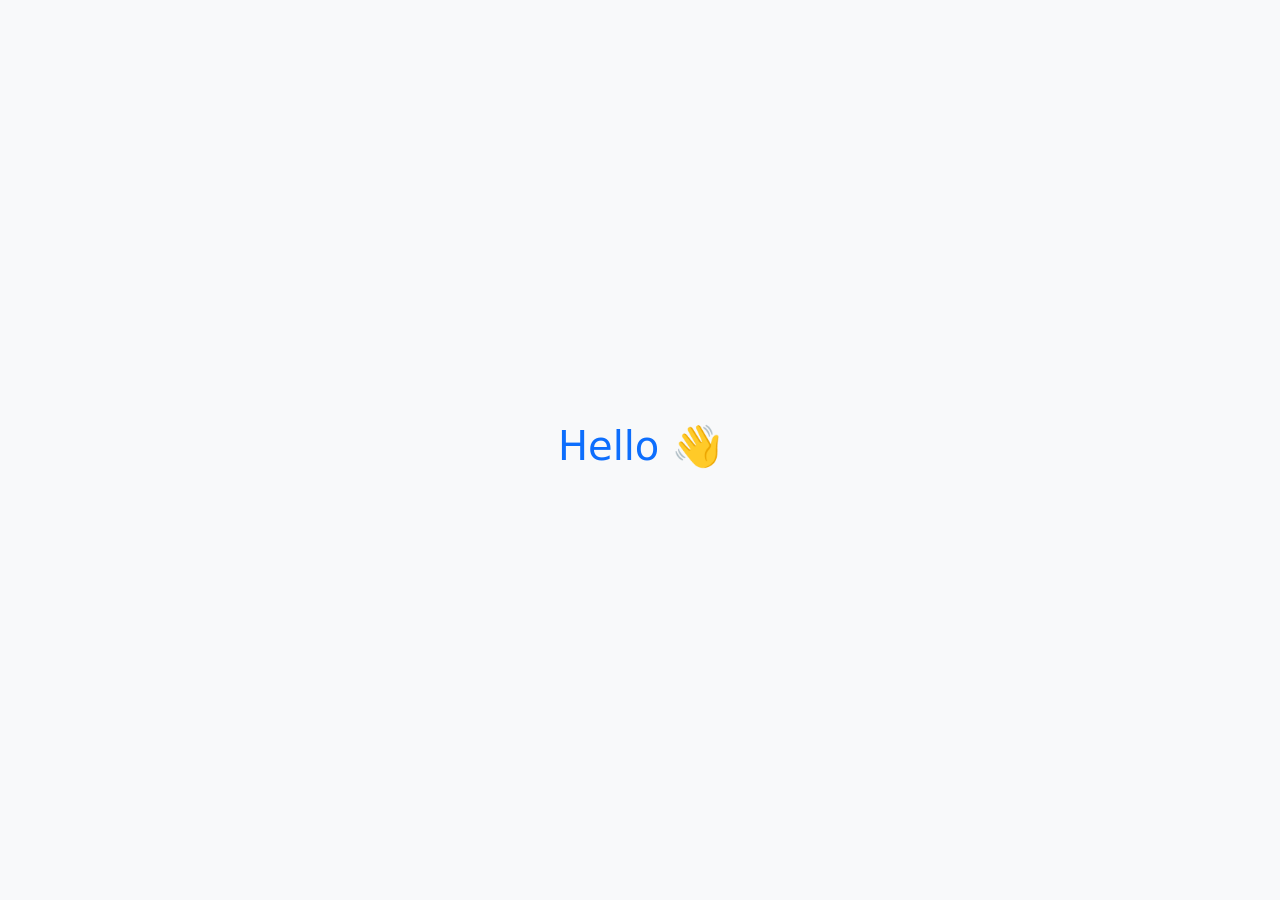
==== index.html @ 2c73071f "Create index.html" ====
<!DOCTYPE html>
<html lang="en">
<head>
  <meta charset="UTF-8">
  <meta name="viewport" content="width=device-width, initial-scale=1.0">
  <title>Hello</title>
  <link 
    href="https://cdn.jsdelivr.net/npm/bootstrap@5.3.3/dist/css/bootstrap.min.css" 
    rel="stylesheet"
  >
</head>
<body class="d-flex vh-100 justify-content-center align-items-center bg-light">
  <h1 class="text-primary">Hello 👋</h1>
</body>
</html>
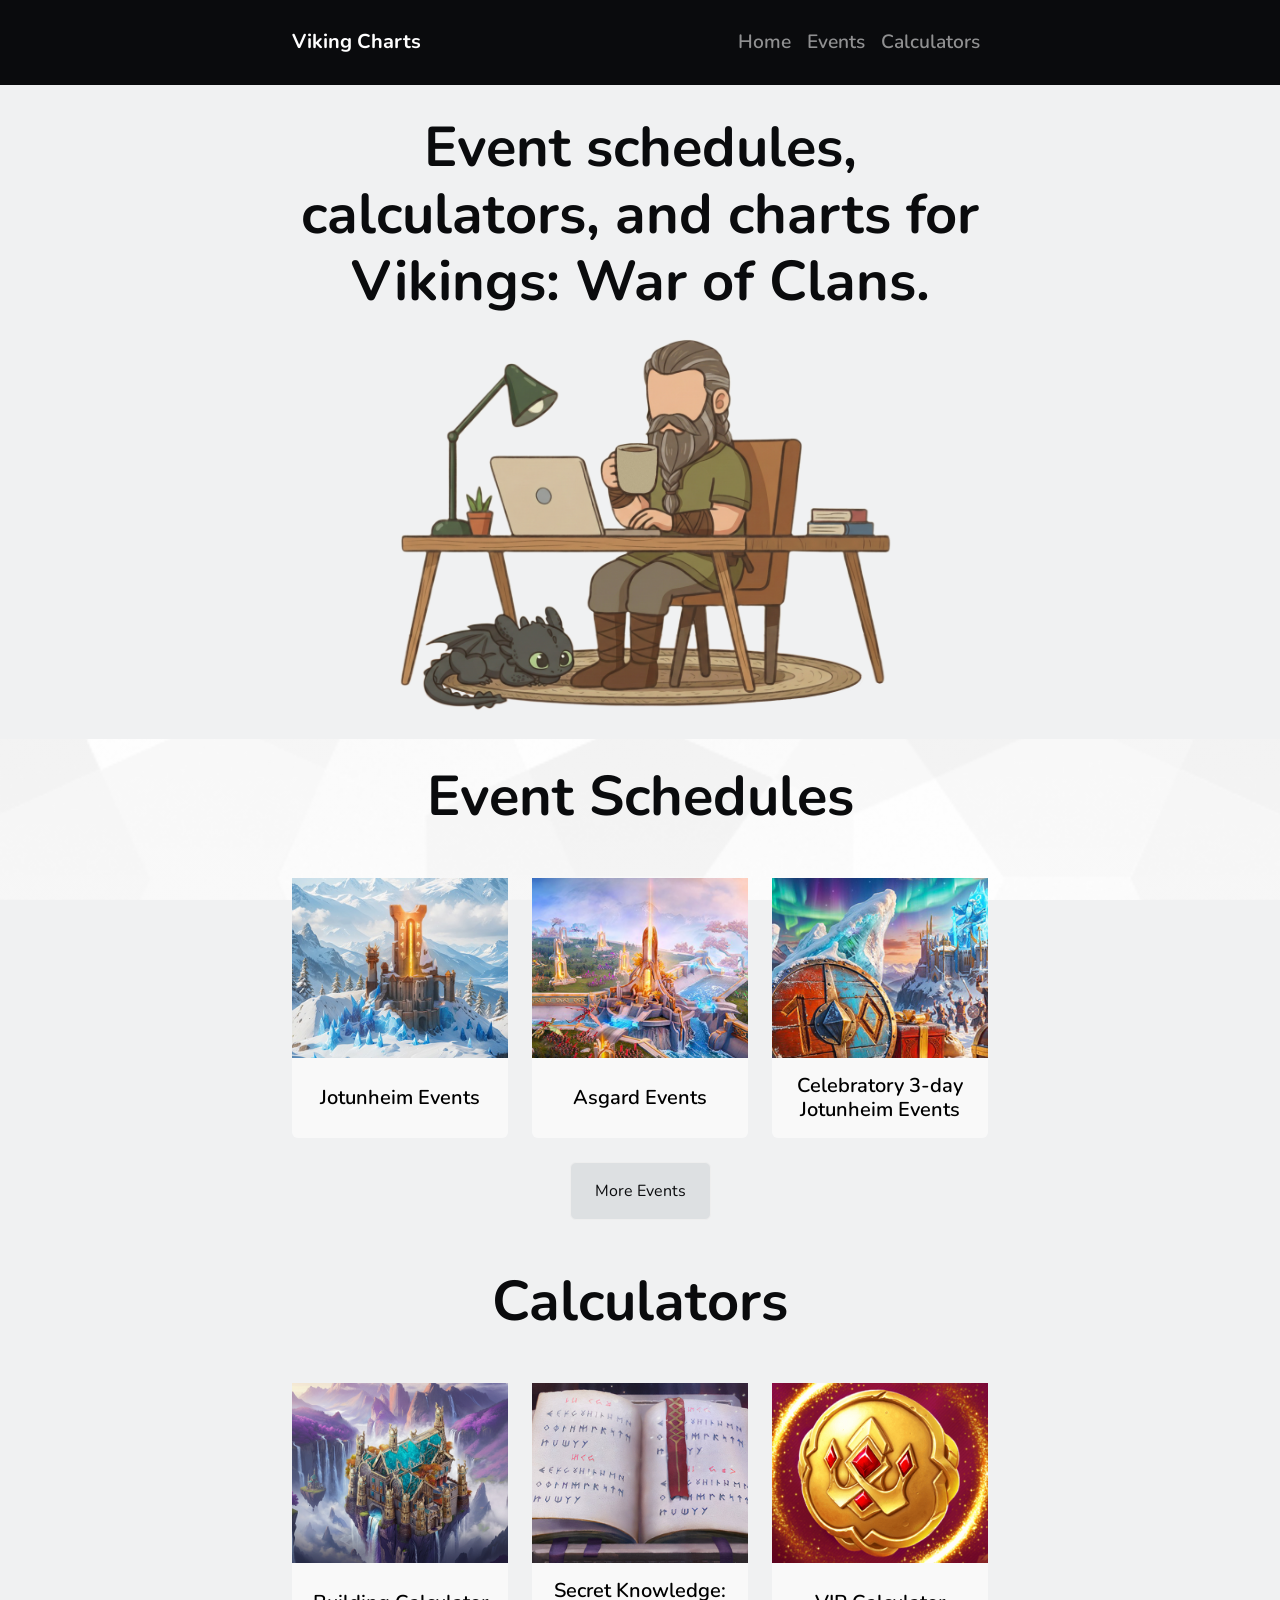
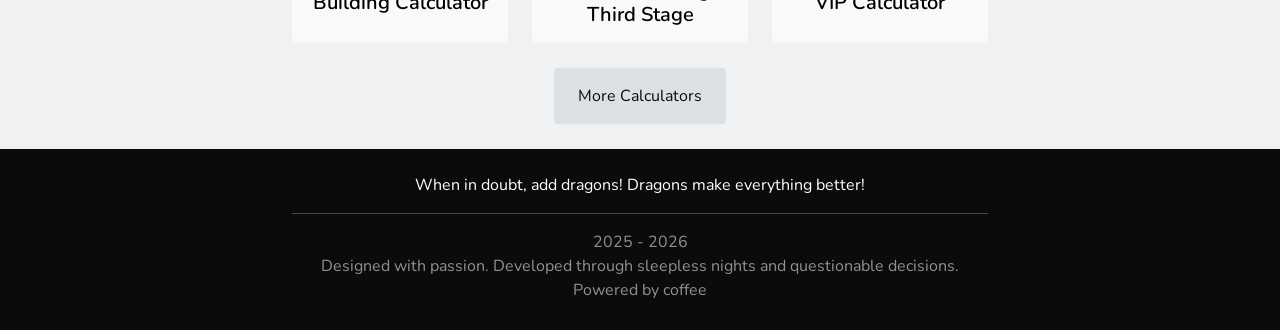
==== commit d33d7e94: "some content and code changes" ====
--- a/index.html
+++ b/index.html
@@ -1,15 +1,4 @@
-<!DOCTYPE html>
-<html lang="en">
-<head>
-  <meta charset="UTF-8">
-  <meta name="viewport" content="width=device-width, initial-scale=1.0">
-  <title>Hello</title>
-  <link 
-    href="https://cdn.jsdelivr.net/npm/bootstrap@5.3.3/dist/css/bootstrap.min.css" 
-    rel="stylesheet"
-  >
-</head>
-<body class="d-flex vh-100 justify-content-center align-items-center bg-light">
-  <h1 class="text-primary">Hello 👋</h1>
-</body>
-</html>
+<!doctype html><html lang=en><head><meta charset=utf-8><meta name=viewport content="width=device-width,initial-scale=1"><title>Viking Charts | Viking Charts</title><meta name=theme-color content="#ffffff"><link rel=icon type=image/png sizes=96x96 href=https://vikingcharts.github.io/favicon-96x96.png><link rel=icon type=image/svg+xml href=https://vikingcharts.github.io/favicon.svg><link rel="shortcut icon" href=https://vikingcharts.github.io/favicon.ico><link rel=apple-touch-icon sizes=180x180 href=https://vikingcharts.github.io/apple-touch-icon.png><meta name=apple-mobile-web-app-title content="Viking Charts"><link rel=manifest href=https://vikingcharts.github.io/site.webmanifest><meta name=description content="Event schedules, calculators, and strategy charts for Vikings: War of Clans."><title>Viking Charts</title><meta name=description content="Event schedules, calculators, and strategy charts for Vikings: War of Clans."><link rel=canonical href=https://vikingcharts.github.io/><meta property="og:title" content="Viking Charts"><meta property="og:description" content="Event schedules, calculators, and strategy charts for Vikings: War of Clans."><meta property="og:url" content="https://vikingcharts.github.io/"><meta property="og:type" content="website"><meta property="og:image" content="https://vikingcharts.github.io/images/preview.png"><meta property="og:site_name" content="Viking Charts"><link rel=canonical href=https://vikingcharts.github.io/><link rel=preconnect href=https://fonts.googleapis.com><link rel=preconnect href=https://fonts.gstatic.com crossorigin><link rel=stylesheet href="https://fonts.googleapis.com/css2?family=Nunito:wght@400;600;700&family=Quicksand:wght@400;600&display=swap"><link href=https://cdn.jsdelivr.net/npm/bootstrap@5.3.3/dist/css/bootstrap.min.css rel=stylesheet><link href=https://cdn.jsdelivr.net/npm/bootstrap-icons@1.11.3/font/bootstrap-icons.css rel=stylesheet><link rel=stylesheet href=https://vikingcharts.github.io/scss/style.min.css></head><body class="d-flex flex-column min-vh-100"><header class="navbar navbar-expand-lg bg-dark py-3 fixed-top" data-bs-theme=dark role=banner><section class="container d-flex align-items-center justify-content-between"><a class="navbar-brand d-flex align-items-center fw-bold" href=https://vikingcharts.github.io/><span>Viking Charts</span>
+</a><button id=menu-toggle class="btn p-0 border-0 bg-transparent d-lg-none" type=button aria-label="Toggle navigation">
+<svg id="show-button" width="28" height="28" viewBox="0 0 20 20" fill="currentColor"><title>Menu Open</title><path d="M0 3h20v2H0V3zm0 6h20v2H0V9zm0 6h20v2H0V15z"/></svg>
+<svg id="hide-button" class="d-none" width="28" height="28" viewBox="0 0 20 20" fill="currentColor"><title>Menu Close</title><line x1="4" y1="4" x2="16" y2="16" stroke="currentColor" stroke-width="2"/><line x1="16" y1="4" x2="4" y2="16" stroke="currentColor" stroke-width="2"/></svg></button><div class="collapse navbar-collapse justify-content-end" id=navbarNav><ul class="navbar-nav ms-auto nav-big"><li class=nav-item><a class=nav-link href=https://vikingcharts.github.io/>Home</a></li><li class=nav-item><a class=nav-link href=https://vikingcharts.github.io/events/>Events</a></li><li class=nav-item><a class=nav-link href=https://vikingcharts.github.io/calculators/>Calculators</a></li></ul></div></section></header><main id=main-content role=main><section class="container text-center front-lead py-4" role=region aria-label="Page Main"><h1 class="main-text display-4 fw-bold">Event schedules, calculators, and charts for Vikings: War of Clans.</h1><div class=main-lead></div></section><section class="front-events front-section text-center py-4" aria-labelledby=front-events-heading><div class=container><h2 id=front-events-heading class="display-4 fw-bold">Event Schedules</h2><div class="row row-cols-1 row-cols-md-3 g-4 justify-content-center mt-4"><div class=d-flex><article class="card d-flex h-100 flex-column position-relative"><img src=https://vikingcharts.github.io/images/events/jot-header.jpg class=card-img-top alt="Viking Charts"><div class="card-body d-flex flex-column justify-content-center text-center"><h3 class="card-title h5 mb-0"><a href=https://vikingcharts.github.io/events/jotunheim-events/ class="stretched-link text-decoration-none text-black">Jotunheim Events</a></h3></div></article></div><div class=d-flex><article class="card d-flex h-100 flex-column position-relative"><img src=https://vikingcharts.github.io/images/events/asgard-header.jpg class=card-img-top alt="Viking Charts"><div class="card-body d-flex flex-column justify-content-center text-center"><h3 class="card-title h5 mb-0"><a href=https://vikingcharts.github.io/events/asgard-events/ class="stretched-link text-decoration-none text-black">Asgard Events</a></h3></div></article></div><div class=d-flex><article class="card d-flex h-100 flex-column position-relative"><img src=https://vikingcharts.github.io/images/events/celeb-jotunheim-header.jpg class=card-img-top alt="Viking Charts"><div class="card-body d-flex flex-column justify-content-center text-center"><h3 class="card-title h5 mb-0"><a href=https://vikingcharts.github.io/events/celeb-jotunheim-events/ class="stretched-link text-decoration-none text-black">Celebratory 3-day Jotunheim Events</a></h3></div></article></div></div><div class=mt-4><a href=https://vikingcharts.github.io/events/ class="btn btn-outline-secondary btn-more-events button-click">More Events</a></div></div></section><section class="front-calculators front-section text-center py-4" aria-labelledby=front-calculators-heading><div class=container><h2 id=front-calculators-heading class="display-4 fw-bold">Calculators</h2><div class="row row-cols-1 row-cols-md-3 g-4 justify-content-center mt-4"><div class=d-flex><article class="card d-flex h-100 flex-column position-relative"><img src=https://vikingcharts.github.io/images/calculators/building-header.jpg class=card-img-top alt="Viking Charts"><div class="card-body d-flex flex-column justify-content-center text-center"><h3 class="card-title h5 mb-0"><a href=https://vikingcharts.github.io/calculators/building-calculator/ class="stretched-link text-decoration-none text-black">Building Calculator</a></h3></div></article></div><div class=d-flex><article class="card d-flex h-100 flex-column position-relative"><img src=https://vikingcharts.github.io/images/calculators/secretknowledge-header.jpg class=card-img-top alt="Viking Charts"><div class="card-body d-flex flex-column justify-content-center text-center"><h3 class="card-title h5 mb-0"><a href=https://vikingcharts.github.io/calculators/secret-knowledge-calculator/ class="stretched-link text-decoration-none text-black">Secret Knowledge: Third Stage</a></h3></div></article></div><div class=d-flex><article class="card d-flex h-100 flex-column position-relative"><img src=https://vikingcharts.github.io/images/calculators/vip-header.jpg class=card-img-top alt="Viking Charts"><div class="card-body d-flex flex-column justify-content-center text-center"><h3 class="card-title h5 mb-0"><a href=https://vikingcharts.github.io/calculators/vip-calculator/ class="stretched-link text-decoration-none text-black">VIP Calculator</a></h3></div></article></div></div><div class=mt-4><a href=https://vikingcharts.github.io/calculators/ class="btn btn-outline-secondary btn-more-calculators button-click">More Calculators</a></div></div></section></main><footer class="footer bg-dark text-white py-4 mt-auto"><div class="container text-center"><p>When in doubt, add dragons! Dragons make everything better!</p><hr><p class="mb-1 credit">2025 - 2026<br>Designed with passion. Developed through sleepless nights and questionable decisions. Powered by coffee</p></div></footer><script src=https://cdn.jsdelivr.net/npm/bootstrap@5.3.3/dist/js/bootstrap.bundle.min.js></script><script src=https://vikingcharts.github.io/js/menu-toggle.min.js defer></script><script src=https://vikingcharts.github.io/js/scrollbar.min.js defer></script></body></html>
